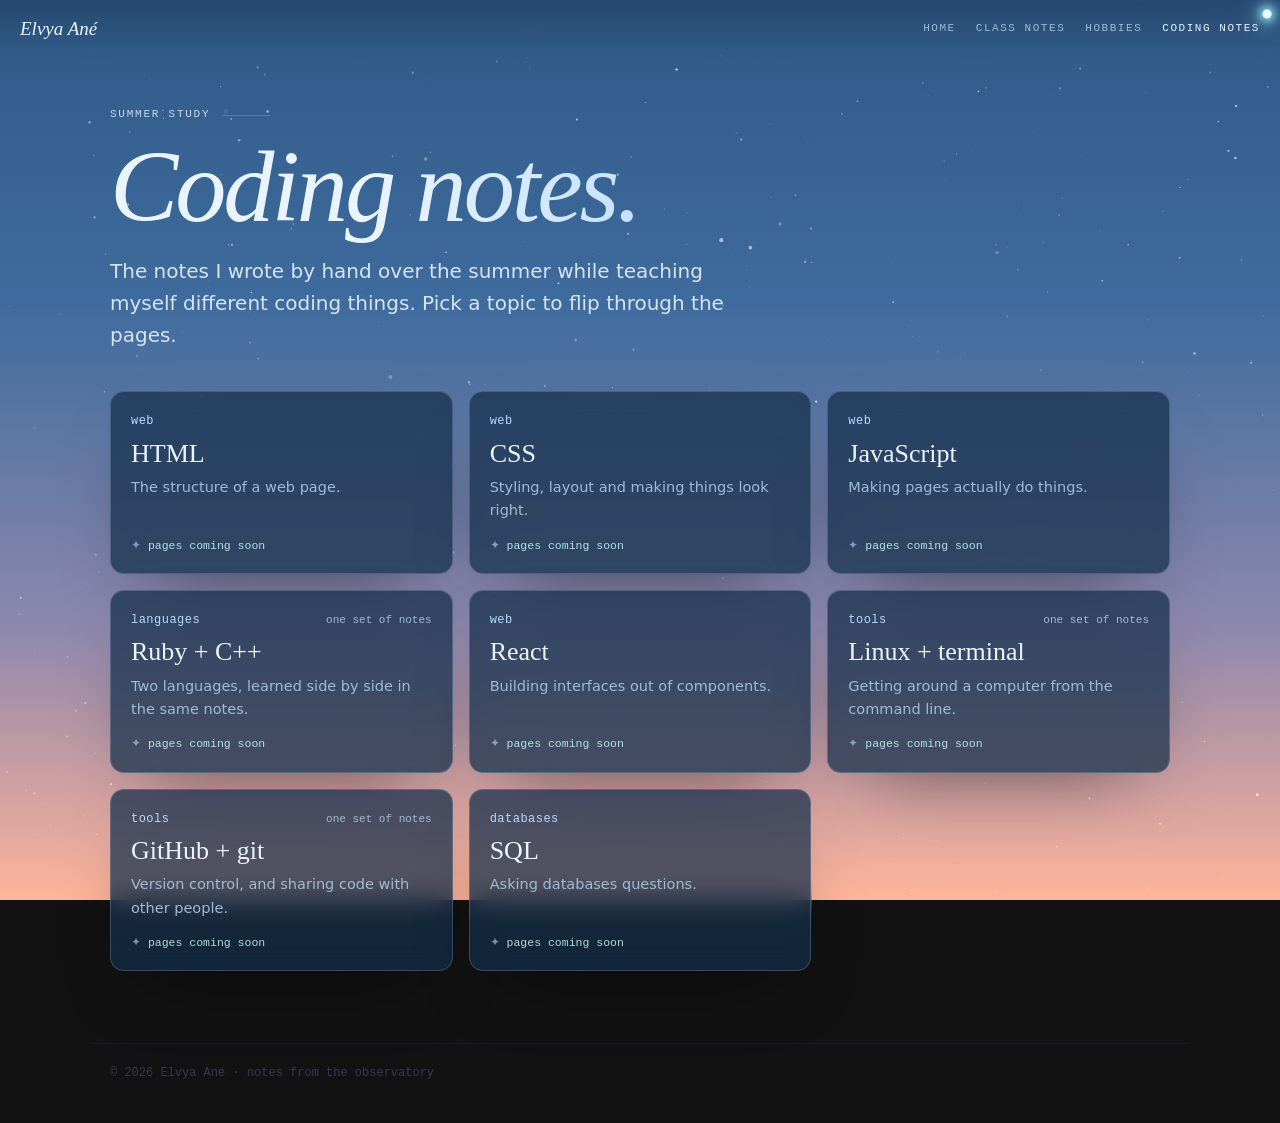
==== coding/index.html @ b02ead5b "Add Coding notes page: 8 topic cards in dawn colours, linked after Hobbies" ====
<!doctype html><html lang="en"><head><meta charset="utf-8">
<meta http-equiv="Content-Security-Policy" content="default-src 'none'; script-src 'self'; style-src 'self' https://fonts.googleapis.com; font-src https://fonts.gstatic.com; img-src 'self' data:; connect-src 'self'; manifest-src 'self'; base-uri 'none'; form-action 'none'; object-src 'none'">
<meta name="referrer" content="strict-origin-when-cross-origin">
<meta name="viewport" content="width=device-width,initial-scale=1,viewport-fit=cover">
<link rel="icon" type="image/png" sizes="64x64" href="../icons/favicon-64.png"><link rel="apple-touch-icon" href="../icons/apple-touch-icon.png"><link rel="manifest" href="../manifest.webmanifest"><script src="../js/moon.js"></script>
<title>Coding notes · Elvya Ané</title>
<link rel="preconnect" href="https://fonts.googleapis.com">
<link rel="stylesheet" href="https://fonts.googleapis.com/css2?family=Fraunces:ital,opsz,wght,SOFT,WONK@0,9..144,400..600,100,1;1,9..144,300..600,100,1&family=Geist:wght@400;500&family=Geist+Mono:wght@400;500&display=swap">
<link rel="stylesheet" href="../notes/notes.css?v=9">
<link rel="stylesheet" href="coding.css?v=3">
</head><body>
<canvas id="night" aria-hidden="true"></canvas>
<header class="nav">
  <a class="me" href="../">Elvya Ané</a>
  <nav aria-label="Site"><a href="../">Home</a><a href="../notes/">Class notes</a><a href="../hobbies/">Hobbies</a><a href="./" aria-current="page">Coding notes</a></nav>
</header>
<main id="list">
  <span class="chart">Summer study</span>
  <h1>Coding notes.</h1>
  <p class="lede">The notes I wrote by hand over the summer while teaching myself different coding things. Pick a topic to flip through the pages.</p>
  <div id="topics"><p class="empty">Loading notes…</p></div>
</main>
<footer>© 2026 Elvya Ané · notes from the observatory</footer>
<script src="coding.js?v=2"></script>
<script src="../js/scrolldot.js"></script>
</body></html>
---- notes/notes.css ----
/* Class notes pages: same night-sky palette and type as the main site. */
:root{
  --night:#0d1e2e;--dusk:#1e4266;--haze:#4f84b8;--lav:#b8daff;--sky:#9beeff;--rose:#c4fff7;--mist:#eaf4ff;--dim:#a0bbd6;
  --line:rgba(184,218,255,.22);--glass:rgba(20,47,74,.72);
  --f-display:"Fraunces","Iowan Old Style",Georgia,serif;
  --f-body:"Geist",ui-sans-serif,system-ui,-apple-system,"Segoe UI",sans-serif;
  --f-mono:"Geist Mono",ui-monospace,"SF Mono",Menlo,Consolas,monospace;
  color-scheme:dark;
}
*{box-sizing:border-box}
html{background:var(--night);scrollbar-width:none}
html::-webkit-scrollbar{display:none}
body{margin:0;min-height:100svh;background:linear-gradient(180deg,#091725,#153350) fixed;color:var(--mist);font-family:var(--f-body);font-size:16px;line-height:1.6;-webkit-font-smoothing:antialiased;overflow-x:hidden}
::selection{background:var(--lav);color:var(--night)}
a{color:inherit}
:focus-visible{outline:2px solid var(--sky);outline-offset:3px;border-radius:4px}
#night{position:fixed;inset:0;width:100%;height:100%;z-index:0;pointer-events:none}
.sdot{position:fixed;top:0;right:8px;width:10px;height:10px;margin-top:-5px;border-radius:50%;background:radial-gradient(circle,#ffffff 0 35%,var(--sky) 70%);
  box-shadow:0 0 8px 3px rgba(155,238,255,.8),0 0 22px 6px rgba(155,238,255,.4);pointer-events:none;z-index:60;opacity:0;transition:opacity .3s;will-change:transform}
.sdot.on{opacity:1}
.lab{font-family:var(--f-mono);font-size:11px;letter-spacing:.14em;text-transform:uppercase;color:var(--dim)}
.chart{font-family:var(--f-mono);font-size:11px;letter-spacing:.16em;text-transform:uppercase;color:var(--dim);display:flex;align-items:center;gap:12px}
.chart::after{content:"";width:48px;height:1px;background:var(--line)}

.nav{position:sticky;top:0;z-index:20;display:flex;justify-content:space-between;align-items:center;gap:16px;
  padding-block:calc(14px + env(safe-area-inset-top,0px)) 14px;padding-left:max(20px,env(safe-area-inset-left,0px));padding-right:max(20px,env(safe-area-inset-right,0px));
  background:linear-gradient(180deg,rgba(9,23,37,.75),rgba(9,23,37,0));-webkit-backdrop-filter:blur(6px);backdrop-filter:blur(6px)}
.nav .me{font-family:var(--f-display);font-variation-settings:"SOFT" 100,"WONK" 1;font-style:italic;font-size:19px;text-decoration:none}
.nav nav{display:flex;gap:20px;align-items:center}
.nav nav a{font-family:var(--f-mono);font-size:11px;letter-spacing:.14em;text-transform:uppercase;color:var(--dim);text-decoration:none;transition:color .2s}
.nav nav a:hover,.nav nav a[aria-current]{color:var(--mist)}
/* four links on phones: the name already links home, so drop "Home" and tighten */
@media (max-width:560px){.nav nav{gap:12px}.nav nav a{font-size:10px;letter-spacing:.1em}.nav nav a[href="../"]{display:none}}

main{position:relative;z-index:1;max-width:1100px;margin:0 auto;padding-block:48px 72px;
  padding-left:max(20px,env(safe-area-inset-left,0px));padding-right:max(20px,env(safe-area-inset-right,0px))}
h1{font-family:var(--f-display);font-variation-settings:"SOFT" 100,"WONK" 1;font-style:italic;font-weight:400;font-size:clamp(52px,8vw,108px);line-height:.95;letter-spacing:-.03em;margin:14px 0 12px;
  background:linear-gradient(100deg,var(--mist) 25%,var(--lav) 60%,var(--sky) 95%);-webkit-background-clip:text;background-clip:text;color:transparent;padding-bottom:.08em}
.lede{font-size:clamp(17px,1.8vw,20px);color:var(--dim);max-width:52ch;margin:0 0 40px}

/* course list, grouped by term */
/* timeline: a faint dashed line down the left with a glowing star at each term */
.timeline{position:relative;padding-left:34px}
.timeline::before{content:"";position:absolute;left:6px;top:14px;bottom:24px;border-left:1px dashed rgba(184,218,255,.28)}
.term-group{position:relative;margin:0 0 46px}
.term-group::before{content:"";position:absolute;left:-33px;top:12px;width:11px;height:11px;border-radius:50%;background:var(--mist);
  box-shadow:0 0 0 4px rgba(184,218,255,.12),0 0 16px 4px rgba(155,238,255,.45)}
.term-group:last-child{margin-bottom:0}
/* a term that hasn't happened yet: hollow, softly pulsing star and a dashed placeholder */
.term-group.next::before{background:#123050;border:1.5px solid var(--sky);box-shadow:0 0 12px 2px rgba(155,238,255,.35);animation:tbc 2.8s ease-in-out infinite}
@keyframes tbc{50%{box-shadow:0 0 18px 6px rgba(155,238,255,.55)}}
.term-group.next .sn{opacity:.75}
.tbc{margin:0;max-width:420px;padding:22px 20px;border-radius:14px;border:1px dashed rgba(184,218,255,.32);color:var(--dim);
  font-family:var(--f-display);font-variation-settings:"SOFT" 100,"WONK" 1;font-style:italic;font-size:22px;background:rgba(20,47,74,.35)}
.term-h{display:flex;align-items:baseline;flex-wrap:wrap;gap:6px 14px;margin:0 0 18px;font-weight:400}
.term-h .yr{font-family:var(--f-mono);font-size:11px;letter-spacing:.16em;text-transform:uppercase;color:var(--lav);padding:3px 10px;border-radius:20px;border:1px solid rgba(184,218,255,.3);background:rgba(184,218,255,.06)}
.term-h .sn{font-family:var(--f-display);font-variation-settings:"SOFT" 100,"WONK" 1;font-style:italic;font-size:clamp(28px,3.4vw,38px);line-height:1.1;
  background:linear-gradient(100deg,var(--mist) 30%,var(--sky));-webkit-background-clip:text;background-clip:text;color:transparent}
.term-h .ct{font-family:var(--f-mono);font-size:11px;letter-spacing:.14em;text-transform:uppercase;color:var(--dim)}
.term-h .ct::before{content:"✦ ";color:var(--lav);opacity:.6}
@media (max-width:600px){.timeline{padding-left:24px}.timeline::before{left:4px}.term-group::before{left:-25px;width:9px;height:9px}}
.courses{list-style:none;margin:0;padding:0;display:grid;grid-template-columns:repeat(auto-fill,minmax(280px,1fr));gap:16px}
.course{display:flex;flex-direction:column;gap:8px;height:100%;padding:20px 20px 18px;border-radius:14px;text-decoration:none;
  background:var(--glass);-webkit-backdrop-filter:blur(14px);backdrop-filter:blur(14px);border:1px solid var(--line);
  box-shadow:0 30px 80px -40px rgba(0,0,0,.6);transition:border-color .2s,transform .2s,box-shadow .2s}
.course:hover{border-color:var(--sky);transform:translateY(-2px);box-shadow:0 0 0 1px rgba(155,238,255,.25),0 20px 60px -30px rgba(155,238,255,.35)}
.course .top{display:flex;justify-content:space-between;gap:10px;align-items:baseline}
.course .code{font-family:var(--f-mono);font-size:12px;color:var(--lav);letter-spacing:.04em}
.course .term{font-family:var(--f-mono);font-size:11px;color:var(--dim)}
.course .nm{font-family:var(--f-display);font-variation-settings:"SOFT" 100,"WONK" 1;font-size:26px;line-height:1.1}
.course .bl{color:var(--dim);font-size:14.5px;margin:0;flex:1}
.course .meta{display:flex;gap:14px;font-family:var(--f-mono);font-size:11.5px;color:var(--sky);margin-top:6px}
.course .meta span::before{content:"✦ ";color:var(--lav);opacity:.7}

/* one course */
.back{display:inline-flex;gap:8px;font-family:var(--f-mono);font-size:12px;color:var(--dim);text-decoration:none;margin-bottom:6px}
.back:hover{color:var(--sky)}
.cols{display:grid;grid-template-columns:minmax(0,1.6fr) minmax(0,1fr);gap:24px;align-items:start}
.panel{background:var(--glass);-webkit-backdrop-filter:blur(14px);backdrop-filter:blur(14px);border:1px solid var(--line);border-radius:14px;padding:22px 22px 8px;box-shadow:0 30px 80px -40px rgba(0,0,0,.6)}
.panel h2{font-family:var(--f-display);font-variation-settings:"SOFT" 100,"WONK" 1;font-style:italic;font-weight:400;font-size:30px;line-height:1;margin:6px 0 18px}
.entry{padding:0 0 18px;margin:0 0 18px;border-bottom:1px dashed var(--line)}
.entry:last-child{border-bottom:0;margin-bottom:0}
.entry .when{font-family:var(--f-mono);font-size:11px;letter-spacing:.1em;text-transform:uppercase;color:var(--lav)}
.entry h3{font-family:var(--f-display);font-variation-settings:"SOFT" 100,"WONK" 1;font-weight:400;font-size:21px;line-height:1.2;margin:4px 0 8px}
.entry p{margin:0 0 10px;color:#d3e4f5;font-size:15.5px}
.entry b{color:var(--mist);font-weight:500}
.entry code{font-family:var(--f-mono);font-size:13px;padding:1px 6px;border-radius:6px;background:rgba(155,238,255,.1);color:var(--sky)}
.entry a{color:var(--sky)}
.docs{list-style:none;margin:0 0 14px;padding:0}
.docs li{border-bottom:1px solid var(--line)}
.docs li:last-child{border-bottom:0}
.docs a{display:flex;gap:12px;align-items:baseline;padding:11px 0;text-decoration:none}
.docs .ty{flex:none;width:44px;font-family:var(--f-mono);font-size:10.5px;letter-spacing:.08em;text-transform:uppercase;color:var(--night);background:var(--lav);border-radius:20px;text-align:center;padding:1px 0}
.docs .t{flex:1;min-width:0}
.docs .t small{display:block;color:var(--dim);font-size:13px;line-height:1.4}
.docs a:hover .t{color:var(--sky)}
.docs .ar{font-family:var(--f-mono);font-size:12px;color:var(--dim)}
.empty{color:var(--dim);font-style:italic;margin:0 0 18px}
footer{position:relative;z-index:1;max-width:1100px;margin:0 auto;padding-block:20px 40px;border-top:1px solid var(--line);color:var(--dim);font-family:var(--f-mono);font-size:12px;
  padding-left:max(20px,env(safe-area-inset-left,0px));padding-right:max(20px,env(safe-area-inset-right,0px))}

@media (max-width:860px){.cols{grid-template-columns:1fr}.docs-panel{order:-1}}
@media (prefers-reduced-motion:reduce){*{animation:none!important;transition:none!important}}
---- coding/coding.css ----
/* Coding notes pages. Base styles (nav, type, cards, docs list) come from ../notes/notes.css. */
/* dawn sky: the colours that come after the Hobbies page's pre-dawn blue on the home page */
html,body{background:linear-gradient(180deg,#2f5986 0%,#3f6c9e 34%,#8e88ad 70%,#d9a4a0 90%,#ffb59a 100%) fixed}
.nav{background:linear-gradient(180deg,rgba(36,66,102,.72),rgba(36,66,102,0))}
.lede{color:#d6e4f3}
.chart,.back{color:#c9d9ec}
footer{color:#3a3550;border-top-color:rgba(58,53,80,.25)}

/* empty state: a blank notebook page with spiral holes down the left */
.nb{max-width:560px;position:relative;padding-left:22px}
.nb::before{content:"";position:absolute;left:0;top:18px;bottom:18px;width:12px;
  background:radial-gradient(circle at 6px 6px,rgba(9,23,37,.9) 0 3.5px,rgba(184,218,255,.45) 4px 5px,transparent 5.5px) 0 0/12px 26px repeat-y}
.nb-page{padding:26px 28px 26px 34px;border-radius:6px 16px 16px 6px;border:1px dashed rgba(184,218,255,.32);
  background:repeating-linear-gradient(180deg,transparent 0 31px,rgba(184,218,255,.08) 31px 32px),rgba(20,47,74,.4);
  box-shadow:inset 3px 0 0 rgba(196,255,247,.18)}
.nb-h{font-family:var(--f-display);font-variation-settings:"SOFT" 100,"WONK" 1;font-style:italic;font-size:30px;line-height:1.15;margin:8px 0 10px;color:var(--mist)}
.nb-t{color:var(--dim);margin:0 0 18px;max-width:44ch}
.nb-c{display:inline-block;font-family:var(--f-mono);font-size:12.5px;color:var(--sky);opacity:.75;padding:3px 10px;border-radius:8px;background:rgba(155,238,255,.08)}
.nb-c::after{content:"▍";margin-left:2px;animation:blink 1.1s steps(1) infinite}
@keyframes blink{50%{opacity:0}}

/* topic cards (same look as the course cards) */
.topics{list-style:none;margin:0;padding:0;display:grid;grid-template-columns:repeat(auto-fill,minmax(280px,1fr));gap:16px}
.topic{display:flex;flex-direction:column;gap:8px;height:100%;padding:20px 20px 18px;border-radius:14px;text-decoration:none;
  background:var(--glass);-webkit-backdrop-filter:blur(14px);backdrop-filter:blur(14px);border:1px solid var(--line);
  box-shadow:0 30px 80px -40px rgba(0,0,0,.6);transition:border-color .2s,transform .2s,box-shadow .2s}
.topic:hover{border-color:var(--sky);transform:translateY(-2px);box-shadow:0 0 0 1px rgba(155,238,255,.25),0 20px 60px -30px rgba(155,238,255,.35)}
.topic .cover{display:block;margin:-8px -8px 6px;height:150px;border-radius:9px;overflow:hidden;background:rgba(9,23,37,.5)}
.topic .cover img{width:100%;height:100%;object-fit:cover;object-position:top;display:block;opacity:.9}
.topic .top{display:flex;justify-content:space-between;gap:10px;align-items:baseline}
.topic .code{font-family:var(--f-mono);font-size:12px;color:var(--lav);letter-spacing:.04em}
.topic .term{font-family:var(--f-mono);font-size:11px;color:var(--dim)}
.topic .nm{font-family:var(--f-display);font-variation-settings:"SOFT" 100,"WONK" 1;font-size:26px;line-height:1.1}
.topic .bl{color:var(--dim);font-size:14.5px;margin:0;flex:1}
.topic .meta{display:flex;gap:14px;font-family:var(--f-mono);font-size:11.5px;color:var(--sky);margin-top:6px}
.topic.wait .soon{color:var(--rose);opacity:.85}
.topic .meta span::before{content:"✦ ";color:var(--lav);opacity:.7}

/* one topic: thoughts, then the scanned pages, then any files */
#tBody>*{margin-bottom:24px}
.thoughts p{margin:8px 0 12px;color:#d3e4f5;max-width:65ch}
.thoughts code{font-family:var(--f-mono);font-size:13px;padding:1px 6px;border-radius:6px;background:rgba(155,238,255,.1);color:var(--sky)}
.thoughts a{color:var(--sky)}
.pages{list-style:none;margin:0;padding:0;display:grid;grid-template-columns:repeat(auto-fill,minmax(240px,1fr));gap:16px}
.pages a{display:block;text-decoration:none;border-radius:12px;overflow:hidden;border:1px solid var(--line);background:rgba(9,23,37,.5);transition:border-color .2s,transform .2s}
.pages a:hover{border-color:var(--sky);transform:translateY(-2px)}
.pages img{display:block;width:100%;aspect-ratio:3/4;object-fit:cover;object-position:top}
.pages .pn{display:block;padding:8px 12px;font-family:var(--f-mono);font-size:11px;letter-spacing:.1em;text-transform:uppercase;color:var(--dim)}
@media (max-width:600px){.nb-c{font-size:11px;white-space:nowrap;max-width:100%;overflow:hidden}.nb-page{padding:22px 20px 22px 26px}.nb-h{font-size:26px}.pages{grid-template-columns:repeat(2,minmax(0,1fr));gap:10px}}
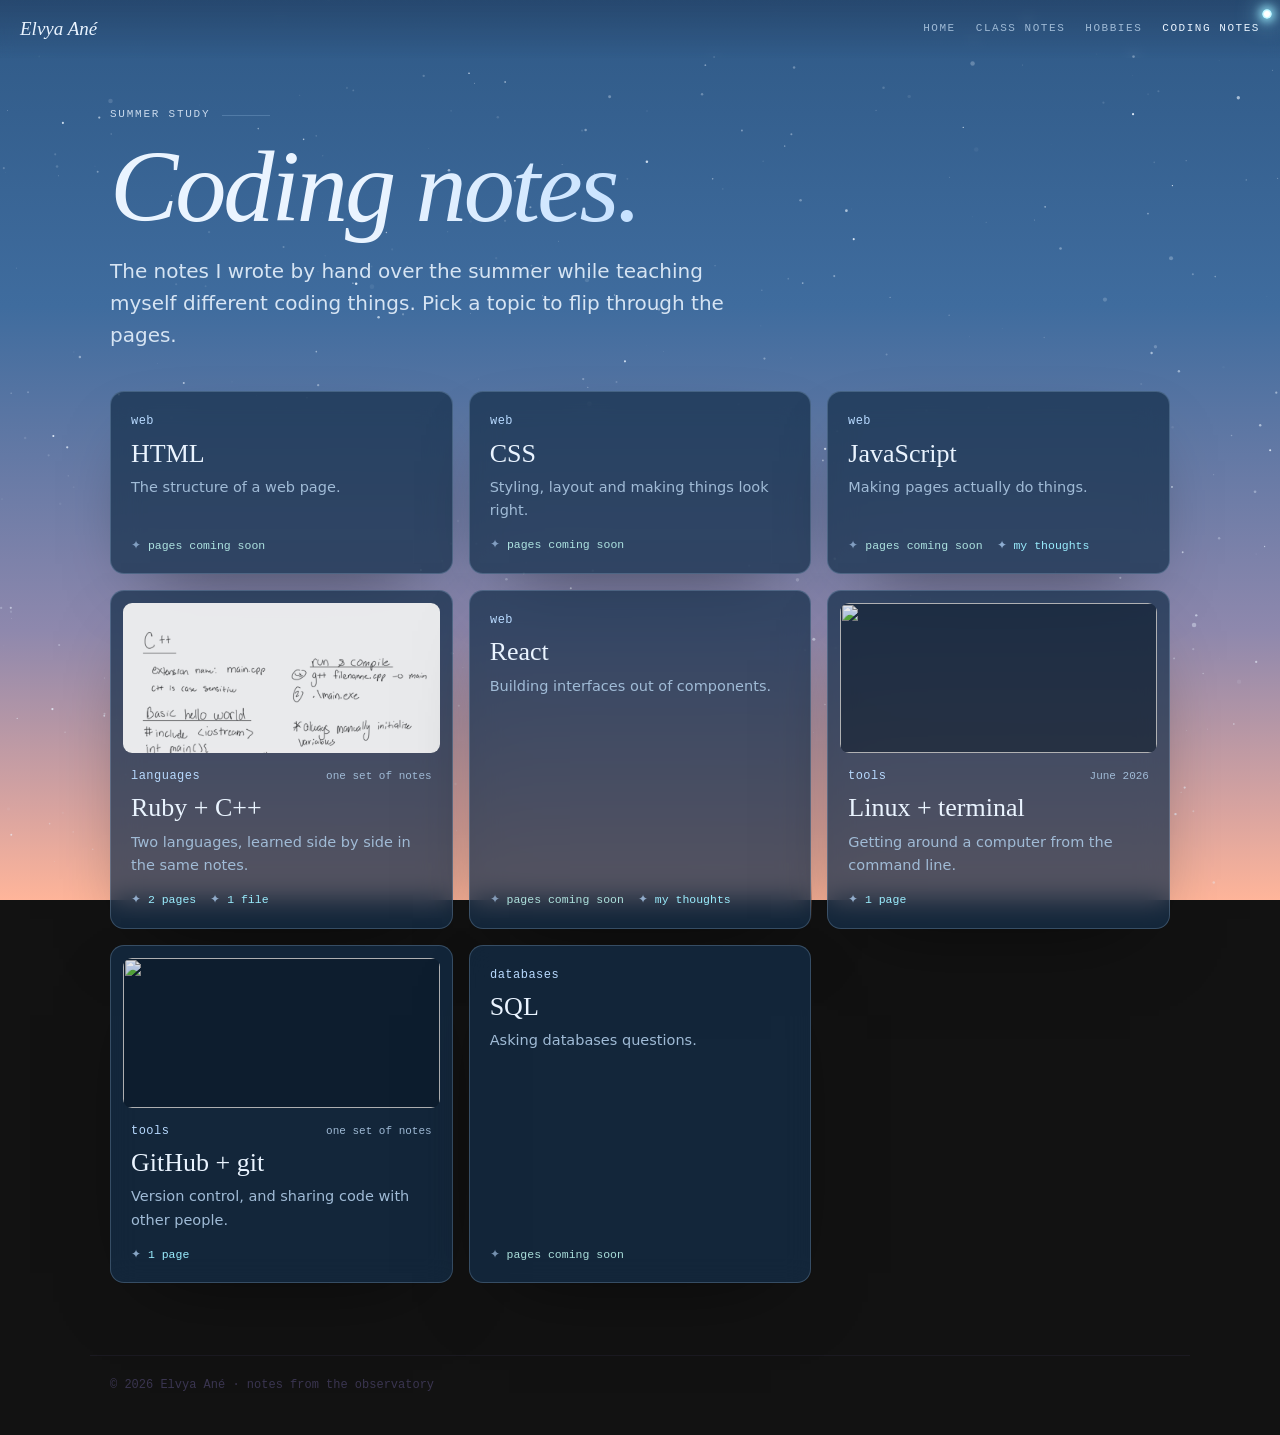
==== commit c8b74c57: "Coding notes: my thoughts on JavaScript and React" ====
--- a/coding/index.html
+++ b/coding/index.html
@@ -7,7 +7,7 @@
 <link rel="preconnect" href="https://fonts.googleapis.com">
 <link rel="stylesheet" href="https://fonts.googleapis.com/css2?family=Fraunces:ital,opsz,wght,SOFT,WONK@0,9..144,400..600,100,1;1,9..144,300..600,100,1&family=Geist:wght@400;500&family=Geist+Mono:wght@400;500&display=swap">
 <link rel="stylesheet" href="../notes/notes.css?v=9">
-<link rel="stylesheet" href="coding.css?v=3">
+<link rel="stylesheet" href="coding.css?v=4">
 </head><body>
 <canvas id="night" aria-hidden="true"></canvas>
 <header class="nav">
@@ -21,6 +21,6 @@
   <div id="topics"><p class="empty">Loading notes…</p></div>
 </main>
 <footer>© 2026 Elvya Ané · notes from the observatory</footer>
-<script src="coding.js?v=2"></script>
+<script src="coding.js?v=5"></script>
 <script src="../js/scrolldot.js"></script>
 </body></html>
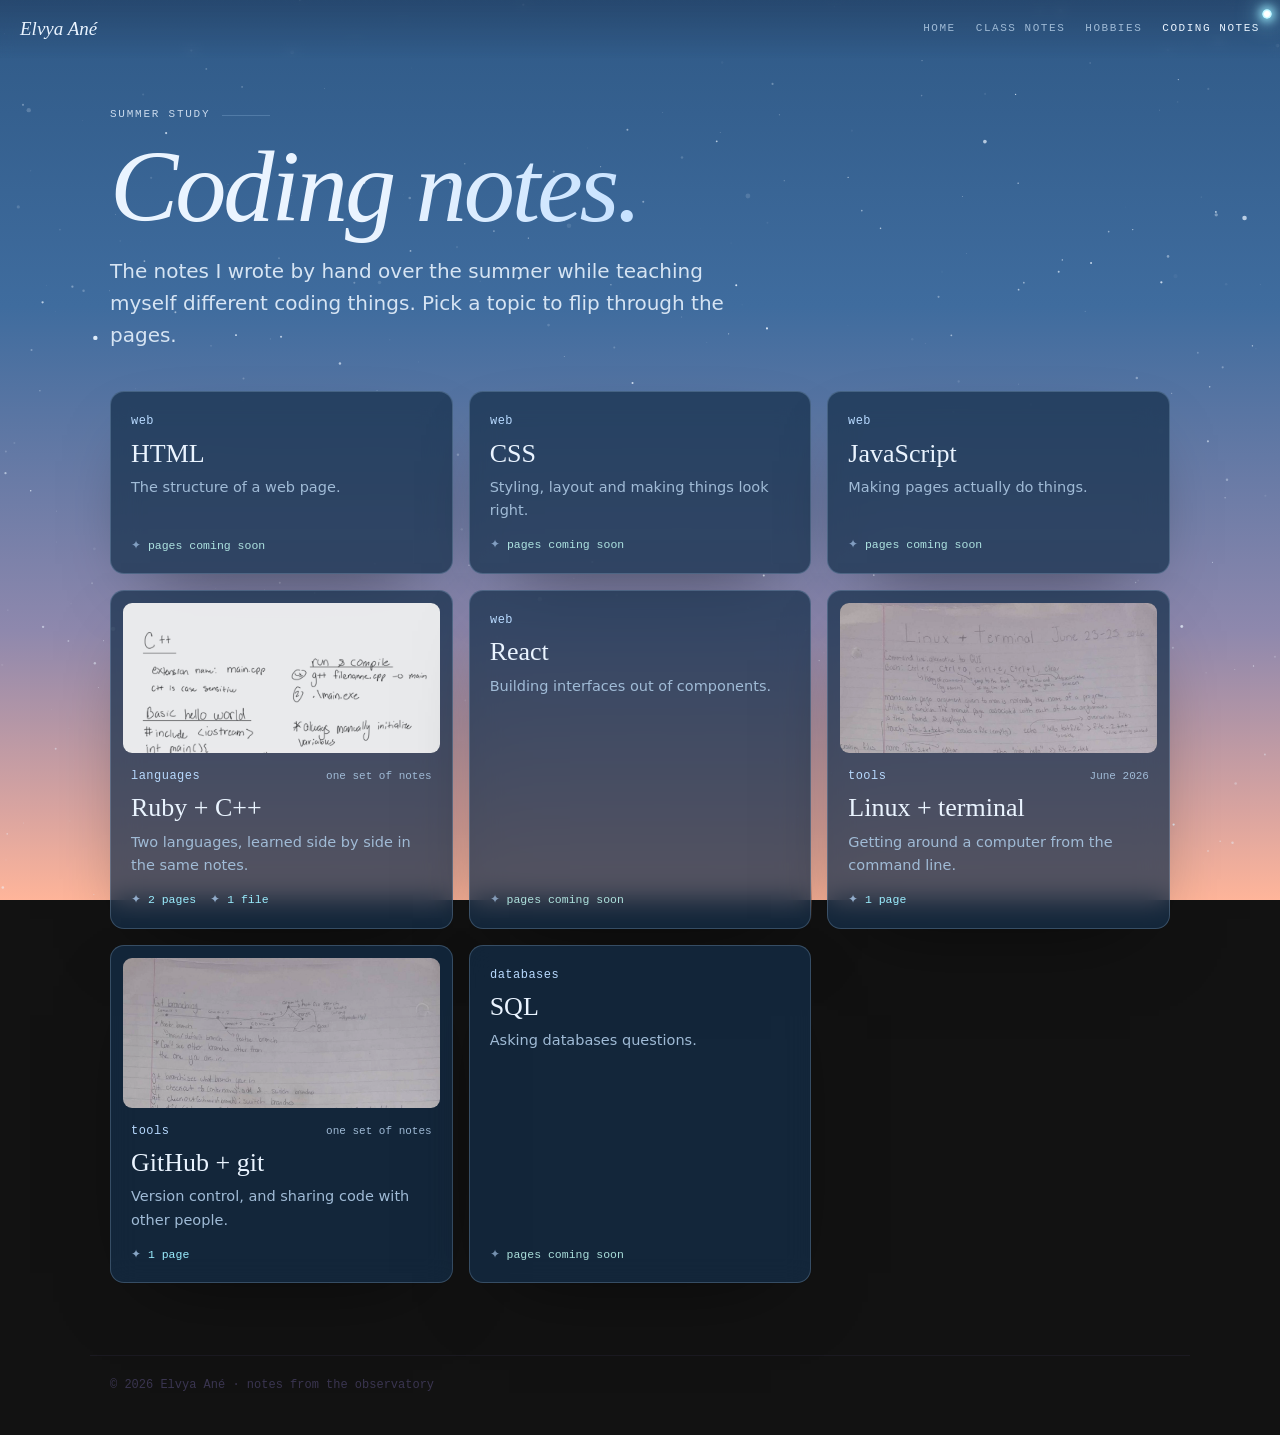
==== commit 30f143d6: "Coding notes: open pages in a full-size viewer with a close button" ====
--- a/coding/index.html
+++ b/coding/index.html
@@ -21,6 +21,6 @@
   <div id="topics"><p class="empty">Loading notes…</p></div>
 </main>
 <footer>© 2026 Elvya Ané · notes from the observatory</footer>
-<script src="coding.js?v=5"></script>
+<script src="coding.js?v=4"></script>
 <script src="../js/scrolldot.js"></script>
 </body></html>
--- a/coding/coding.css
+++ b/coding/coding.css
@@ -48,3 +48,22 @@
 .pages .pn{display:block;padding:8px 12px;font-family:var(--f-mono);font-size:11px;letter-spacing:.1em;text-transform:uppercase;color:var(--dim)}
 @media (max-width:600px){.nb-c{font-size:11px;white-space:nowrap;max-width:100%;overflow:hidden}.nb-page{padding:22px 20px 22px 26px}.nb-h{font-size:26px}.pages{grid-template-columns:repeat(2,minmax(0,1fr));gap:10px}}
 
+
+/* full-size page viewer with a big close button */
+html.lb-on,html.lb-on body{overflow:hidden}
+.lb{position:fixed;inset:0;z-index:100;background:rgba(6,16,28,.92);-webkit-backdrop-filter:blur(6px);backdrop-filter:blur(6px);display:flex;flex-direction:column}
+.lb[hidden]{display:none}
+.lb-bar{flex:none;display:flex;align-items:center;gap:14px;padding:calc(10px + env(safe-area-inset-top,0px)) max(14px,env(safe-area-inset-right,0px)) 10px max(18px,env(safe-area-inset-left,0px));border-bottom:1px solid var(--line)}
+.lb-cap{flex:1;min-width:0;font-family:var(--f-mono);font-size:12px;letter-spacing:.1em;text-transform:uppercase;color:var(--dim);white-space:pre;overflow:hidden;text-overflow:ellipsis}
+.lb-raw{font-family:var(--f-mono);font-size:12px;color:var(--dim);text-decoration:none;white-space:nowrap}
+.lb-raw:hover{color:var(--sky)}
+.lb-x{flex:none;width:46px;height:46px;border-radius:50%;border:1px solid rgba(184,218,255,.45);background:rgba(20,47,74,.9);color:var(--mist);font-size:20px;line-height:1;cursor:pointer;transition:border-color .2s,color .2s,background .2s}
+.lb-x:hover{border-color:var(--sky);color:var(--sky);background:rgba(30,66,102,.95)}
+.lb-scroll{flex:1;overflow:auto;-webkit-overflow-scrolling:touch;overscroll-behavior:contain;padding:20px 16px calc(28px + env(safe-area-inset-bottom,0px));text-align:center}
+.lb-img{display:inline-block;width:auto;max-width:min(100%,900px);height:auto;border-radius:6px;box-shadow:0 20px 60px -20px rgba(0,0,0,.8);background:#ffffff;vertical-align:top}
+.lb-nav{position:fixed;top:50%;transform:translateY(-50%);width:44px;height:64px;border-radius:12px;border:1px solid var(--line);background:rgba(20,47,74,.85);color:var(--mist);font-size:28px;cursor:pointer}
+.lb-nav:hover{border-color:var(--sky);color:var(--sky)}
+.lb-prev{left:max(10px,env(safe-area-inset-left,0px))}.lb-next{right:max(10px,env(safe-area-inset-right,0px))}
+.lb.single .lb-nav{display:none}
+.pages a{cursor:zoom-in}
+@media (max-width:600px){.lb-raw{display:none}.lb-scroll{padding:12px 8px 24px}.lb-nav{top:auto;bottom:calc(16px + env(safe-area-inset-bottom,0px));transform:none;width:52px;height:52px;border-radius:50%}}
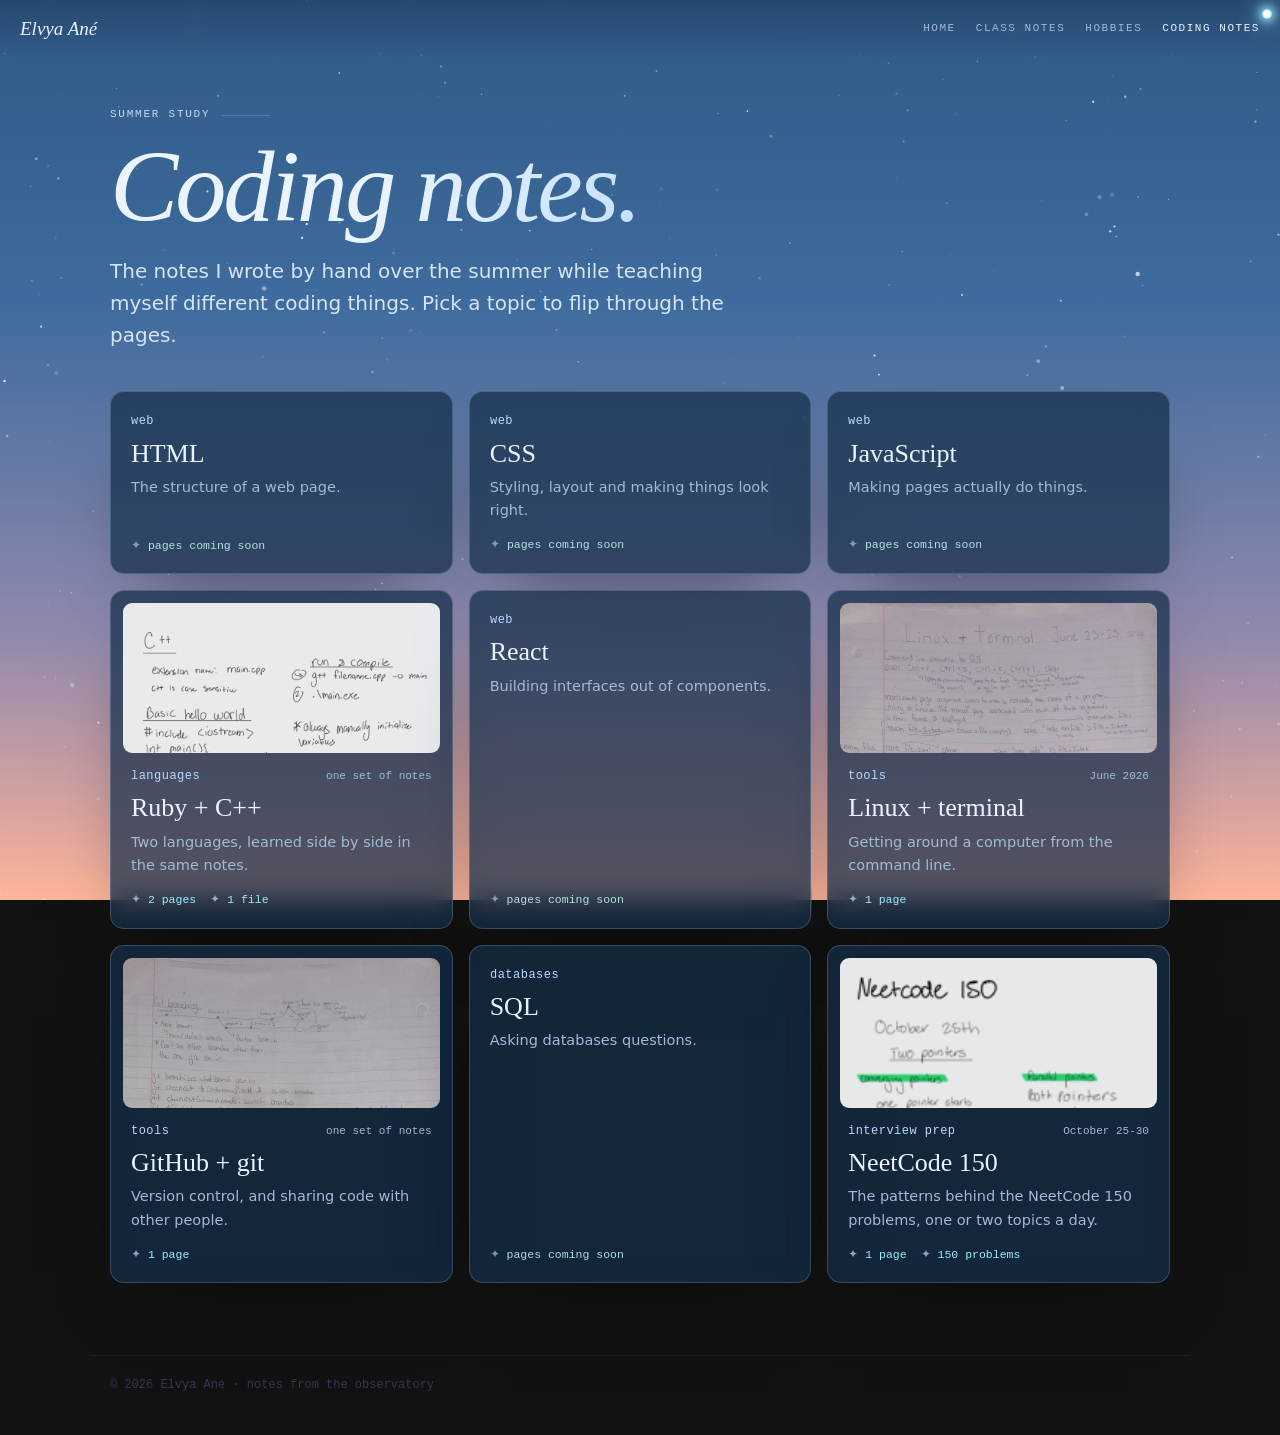
==== commit 28c3ab0d: "Add NeetCode 150 to coding notes: scanned notes, typed-up patterns, full problem list" ====
--- a/coding/index.html
+++ b/coding/index.html
@@ -7,7 +7,7 @@
 <link rel="preconnect" href="https://fonts.googleapis.com">
 <link rel="stylesheet" href="https://fonts.googleapis.com/css2?family=Fraunces:ital,opsz,wght,SOFT,WONK@0,9..144,400..600,100,1;1,9..144,300..600,100,1&family=Geist:wght@400;500&family=Geist+Mono:wght@400;500&display=swap">
 <link rel="stylesheet" href="../notes/notes.css?v=9">
-<link rel="stylesheet" href="coding.css?v=4">
+<link rel="stylesheet" href="coding.css?v=5">
 </head><body>
 <canvas id="night" aria-hidden="true"></canvas>
 <header class="nav">
@@ -21,6 +21,6 @@
   <div id="topics"><p class="empty">Loading notes…</p></div>
 </main>
 <footer>© 2026 Elvya Ané · notes from the observatory</footer>
-<script src="coding.js?v=4"></script>
+<script src="coding.js?v=5"></script>
 <script src="../js/scrolldot.js"></script>
 </body></html>
--- a/coding/coding.css
+++ b/coding/coding.css
@@ -67,3 +67,56 @@
 .lb.single .lb-nav{display:none}
 .pages a{cursor:zoom-in}
 @media (max-width:600px){.lb-raw{display:none}.lb-scroll{padding:12px 8px 24px}.lb-nav{top:auto;bottom:calc(16px + env(safe-area-inset-bottom,0px));transform:none;width:52px;height:52px;border-radius:50%}}
+
+/* problem sets (NeetCode 150): typed-up pattern notes by day, then the full problem list */
+#pList{margin-top:40px}
+#pList>section{margin-bottom:48px}
+.ps-day{position:relative;padding-left:30px;margin:18px 0 34px}
+.ps-day::before{content:"";position:absolute;left:5px;top:18px;bottom:-30px;border-left:1px dashed rgba(184,218,255,.3)}
+.ps-day:last-child::before{bottom:0}
+.ps-date{position:relative;font-family:var(--f-display);font-variation-settings:"SOFT" 100,"WONK" 1;font-style:italic;font-weight:400;font-size:clamp(26px,3vw,34px);line-height:1.1;margin:0 0 14px;
+  background:linear-gradient(100deg,var(--mist) 30%,var(--sky));-webkit-background-clip:text;background-clip:text;color:transparent}
+.ps-date::before{content:"";position:absolute;left:-30px;top:.5em;width:11px;height:11px;border-radius:50%;background:var(--mist);box-shadow:0 0 0 4px rgba(184,218,255,.12),0 0 16px 4px rgba(155,238,255,.45)}
+.ps-day{display:grid;grid-template-columns:repeat(auto-fit,minmax(min(100%,420px),1fr));gap:16px;align-items:start}
+.ps-day .ps-date{grid-column:1/-1;margin-bottom:0}
+.ps-topic{padding:20px 22px 10px;scroll-margin-top:80px}
+.ps-topic h3{font-family:var(--f-display);font-variation-settings:"SOFT" 100,"WONK" 1;font-weight:400;font-size:26px;line-height:1.1;margin:0 0 12px}
+.ps-sub{margin:-6px 0 12px;color:var(--dim);font-style:italic}
+.ps-pats{list-style:none;margin:0;padding:0}
+.ps-pats li{margin:0 0 14px}
+.ps-pats li.bare{display:inline-block;margin:0 8px 10px 0}
+/* green highlighter, like in the notebook */
+.ps-pats mark{display:inline;color:#eafff4;font-family:var(--f-mono);font-size:12.5px;letter-spacing:.02em;padding:2px 8px;border-radius:3px 9px 4px 8px;
+  background:linear-gradient(100deg,rgba(64,226,140,.42),rgba(64,226,140,.26));-webkit-box-decoration-break:clone;box-decoration-break:clone}
+.ps-pats p{margin:6px 0 0;color:#d3e4f5;font-size:15px;max-width:62ch}
+.ps-pats code{font-family:var(--f-mono);font-size:13px;padding:1px 6px;border-radius:6px;background:rgba(155,238,255,.1);color:var(--sky)}
+
+.ps-h{font-family:var(--f-display);font-variation-settings:"SOFT" 100,"WONK" 1;font-style:italic;font-weight:400;font-size:clamp(30px,3.6vw,42px);line-height:1;margin:8px 0 10px}
+.ps-split{display:flex;flex-wrap:wrap;gap:8px;margin:0 0 16px}
+.lv{font-family:var(--f-mono);font-size:10.5px;letter-spacing:.08em;text-transform:uppercase;padding:2px 9px;border-radius:20px;border:1px solid currentColor;white-space:nowrap}
+.lv.easy{color:#8ff0c0}.lv.medium{color:#ffd59a}.lv.hard{color:#ffa3b5}
+.ps-filter{display:flex;gap:6px;margin:0 0 18px}
+.ps-filter button{font:inherit;font-family:var(--f-mono);font-size:11px;letter-spacing:.12em;text-transform:uppercase;color:var(--dim);background:rgba(20,47,74,.5);border:1px solid var(--line);border-radius:20px;padding:6px 14px;cursor:pointer;transition:color .2s,border-color .2s}
+.ps-filter button:hover{color:var(--mist)}
+.ps-filter button[aria-pressed="true"]{color:var(--night);background:var(--lav);border-color:var(--lav)}
+.ps-cat{background:var(--glass);-webkit-backdrop-filter:blur(14px);backdrop-filter:blur(14px);border:1px solid var(--line);border-radius:14px;margin:0 0 10px;overflow:hidden}
+.ps-cat[hidden]{display:none}
+.ps-cat summary{display:flex;align-items:center;gap:14px;padding:14px 18px;cursor:pointer;list-style:none}
+.ps-cat summary::-webkit-details-marker{display:none}
+.ps-cat summary::after{content:"+";font-family:var(--f-mono);color:var(--dim);width:14px;text-align:center}
+.ps-cat[open] summary::after{content:"–"}
+.ps-cat summary:hover .cn{color:var(--sky)}
+.ci{font-family:var(--f-mono);font-size:11px;color:var(--lav);opacity:.8}
+.cn{flex:1;min-width:0;font-family:var(--f-display);font-variation-settings:"SOFT" 100,"WONK" 1;font-size:21px;line-height:1.2;transition:color .2s}
+.cnote{font-family:var(--f-mono);font-size:11px;color:#8ff0c0;text-decoration:none;white-space:nowrap}
+.cnote:hover{text-decoration:underline}
+.cc{font-family:var(--f-mono);font-size:12px;color:var(--dim)}
+.ps-probs{list-style:none;margin:0;padding:0 18px 8px;counter-reset:p}
+.ps-probs li{border-top:1px solid var(--line);counter-increment:p}
+.ps-probs li[hidden]{display:none}
+.ps-probs a{display:flex;align-items:center;gap:12px;padding:10px 0;text-decoration:none}
+.ps-probs a::before{content:counter(p);font-family:var(--f-mono);font-size:11px;color:var(--dim);width:18px;flex:none}
+.ps-probs .pt{flex:1;min-width:0}
+.ps-probs .ar{color:var(--dim);font-size:13px}
+.ps-probs a:hover .pt,.ps-probs a:hover .ar{color:var(--sky)}
+@media (max-width:600px){.ps-day{padding-left:22px}.ps-date::before{left:-22px}.ps-day::before{left:4px}.ps-topic{padding:18px 16px 8px}.ps-cat summary{padding:13px 14px;gap:10px}.cn{font-size:18px}.ps-probs{padding:0 14px 6px}.cnote{font-size:0}.cnote::before{content:"✦ notes";font-size:11px}.ps-probs .pt{font-size:15px}}
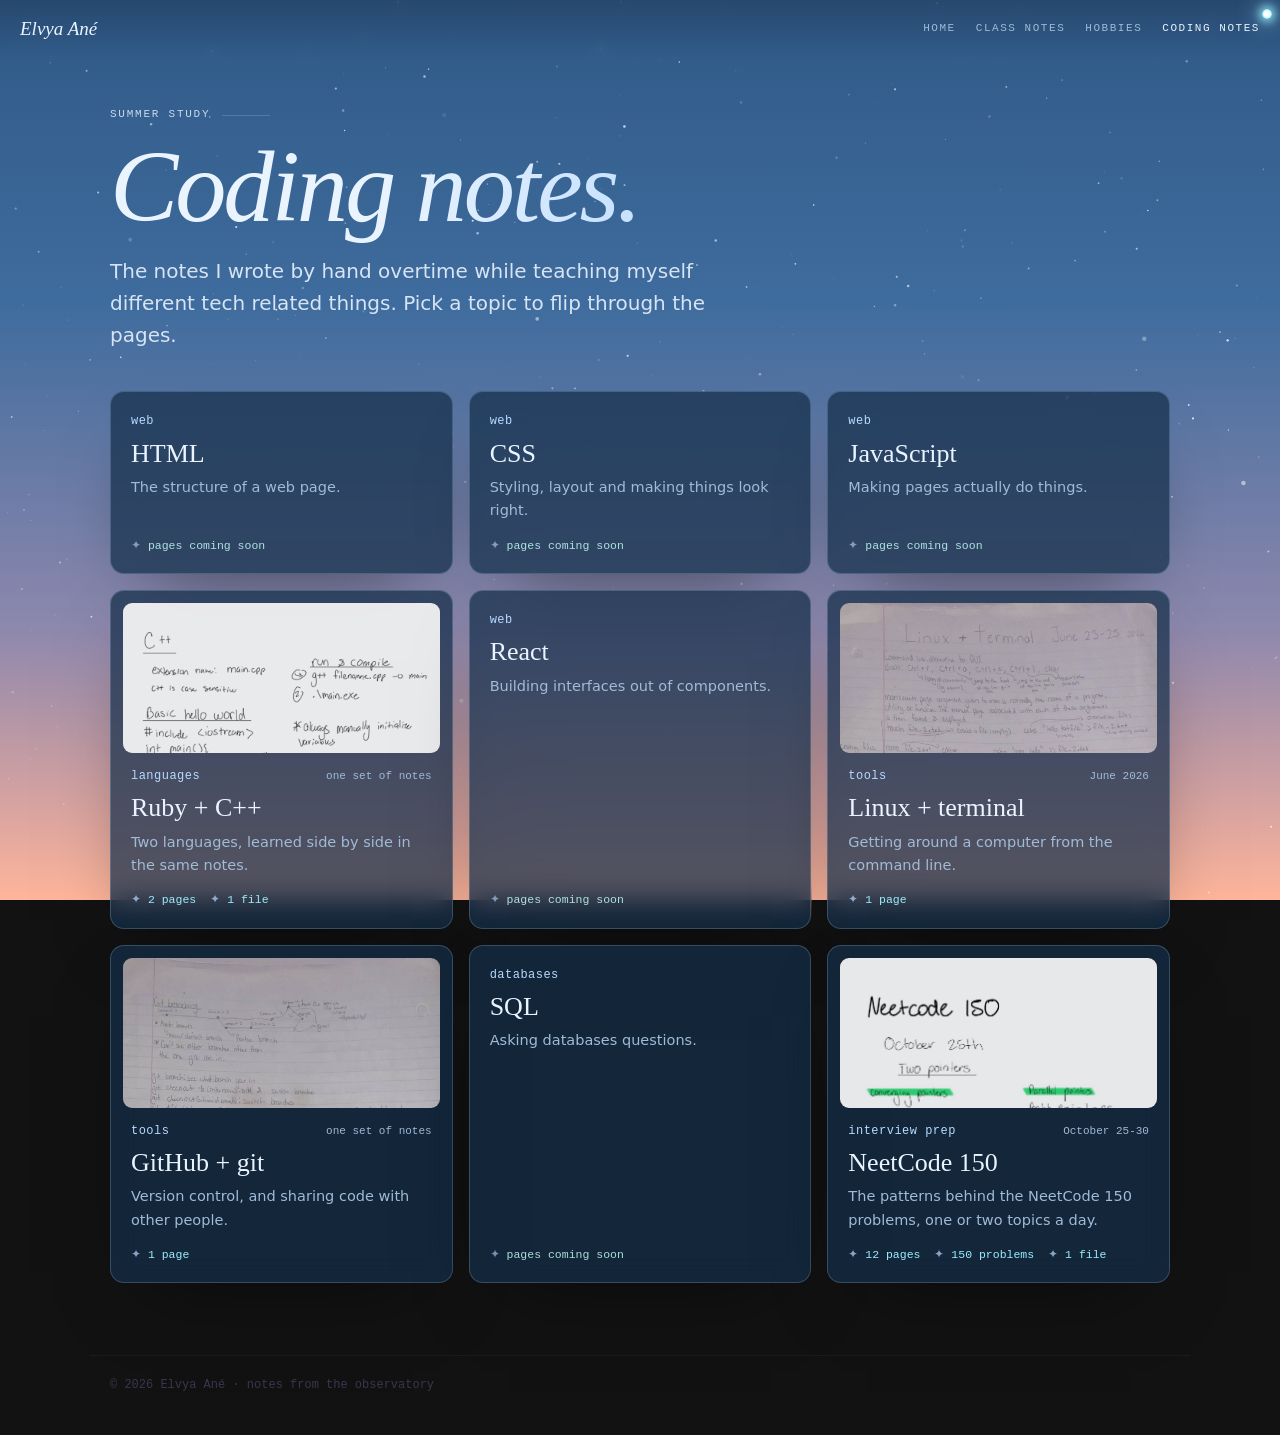
==== commit c6ae7aa9: "Revise lede paragraph for improved wording Updated the description text for clarity." ====
--- a/coding/index.html
+++ b/coding/index.html
@@ -17,7 +17,7 @@
 <main id="list">
   <span class="chart">Summer study</span>
   <h1>Coding notes.</h1>
-  <p class="lede">The notes I wrote by hand over the summer while teaching myself different coding things. Pick a topic to flip through the pages.</p>
+  <p class="lede">The notes I wrote by hand overtime while teaching myself different tech related things. Pick a topic to flip through the pages.</p>
   <div id="topics"><p class="empty">Loading notes…</p></div>
 </main>
 <footer>© 2026 Elvya Ané · notes from the observatory</footer>
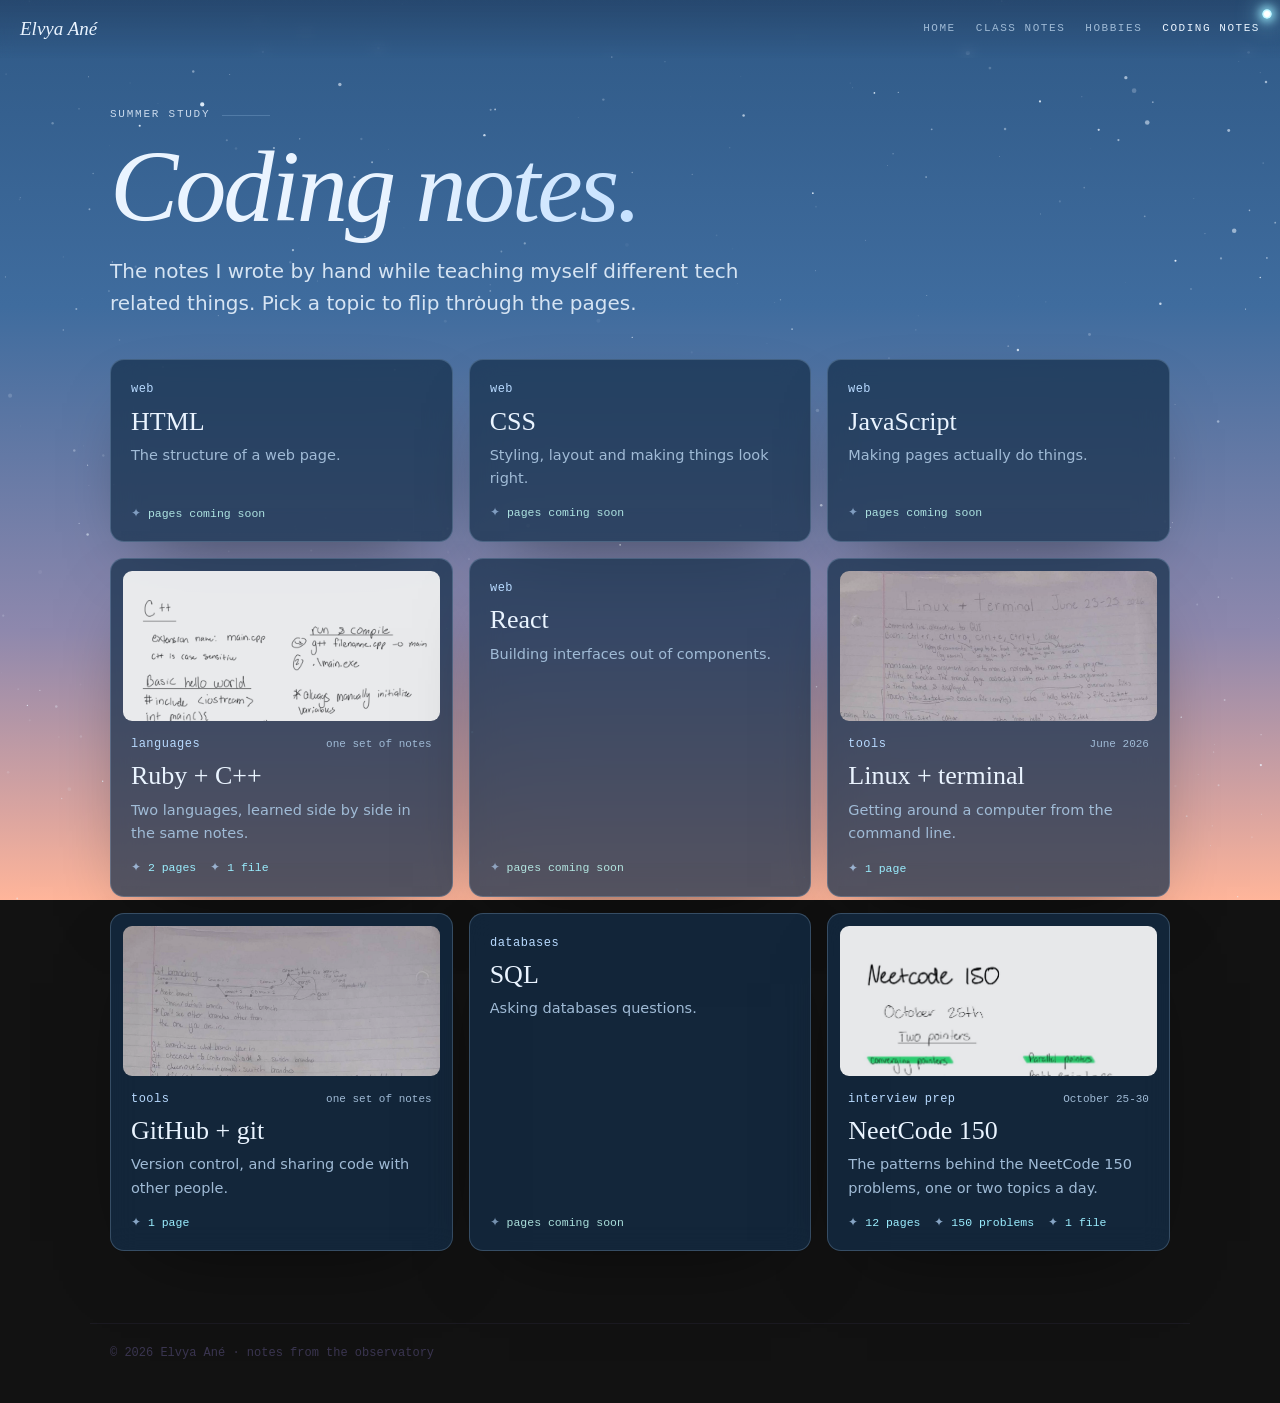
==== commit 7c62ba58: "Fix typo in lede paragraph" ====
--- a/coding/index.html
+++ b/coding/index.html
@@ -17,7 +17,7 @@
 <main id="list">
   <span class="chart">Summer study</span>
   <h1>Coding notes.</h1>
-  <p class="lede">The notes I wrote by hand overtime while teaching myself different tech related things. Pick a topic to flip through the pages.</p>
+  <p class="lede">The notes I wrote by hand while teaching myself different tech related things. Pick a topic to flip through the pages.</p>
   <div id="topics"><p class="empty">Loading notes…</p></div>
 </main>
 <footer>© 2026 Elvya Ané · notes from the observatory</footer>
